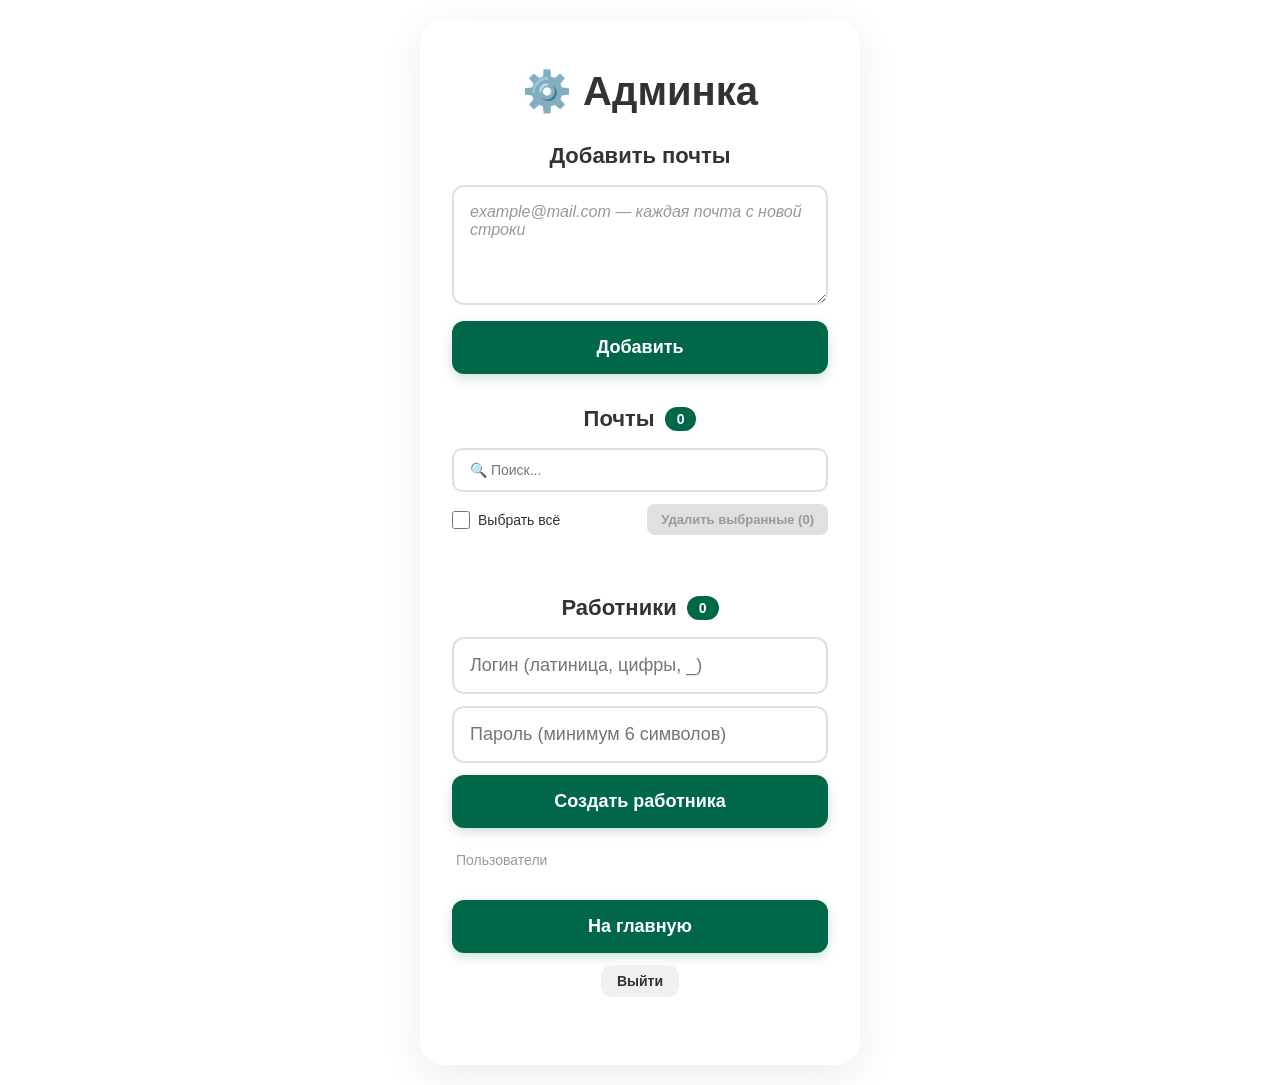
==== templates/admin.html @ 30d9c342 "Initial commit" ====
<!DOCTYPE html>
<html lang="ru">
<head>
    <meta charset="UTF-8">
    <meta name="viewport" content="width=device-width, initial-scale=1.0">
    <title>Админка — Почтовик</title>
    <link rel="icon" href="data:image/svg+xml,<svg xmlns=%22http://www.w3.org/2000/svg%22 viewBox=%220 0 100 100%22><text y=%22.9em%22 font-size=%2290%22>⚙️</text></svg>">
    <link rel="stylesheet" href="/static/style.css">
</head>
<body>
    <div class="container">
        <div class="card">
            <h1>⚙️ Админка</h1>

            <h2>Добавить почты</h2>
            <textarea id="new-emails" placeholder="example@mail.com — каждая почта с новой строки"></textarea>
            <button id="add-emails-btn" class="btn">Добавить</button>

            <h2 class="list-title">
                Почты
                <span class="count-badge" id="count">0</span>
            </h2>

            <div id="message" class="hidden"></div>

            <div class="search-box">
                <input type="text" id="search-input" placeholder="🔍 Поиск...">
            </div>

            <div class="select-all-row">
                <label class="checkbox-label">
                    <input type="checkbox" id="select-all">
                    <span>Выбрать всё</span>
                </label>
                <button id="delete-selected-btn" class="btn-delete-selected" disabled>
                    Удалить выбранные (0)
                </button>
            </div>

            <div id="emails-list"></div>

            <h2 class="list-title" style="margin-top: 48px;">
                Работники
                <span class="count-badge" id="users-count">0</span>
            </h2>

            <div id="user-message" class="hidden"></div>

            <div class="form-group">
                <input type="text" id="new-username" placeholder="Логин (латиница, цифры, _)">
                <input type="password" id="new-password" placeholder="Пароль (минимум 6 символов)">
                <button id="add-user-btn" class="btn">Создать работника</button>
            </div>

            <div class="sub-header">Пользователи</div>
            <div id="users-list"></div>

            <a href="/" class="btn" style="margin-top: 32px;">На главную</a>
            <a href="/logout" class="btn btn-secondary">Выйти</a>
        </div>
    </div>

    <script>
        const addBtn = document.getElementById('add-emails-btn');
        const newEmailsInput = document.getElementById('new-emails');
        const listDiv = document.getElementById('emails-list');
        const messageDiv = document.getElementById('message');
        const countSpan = document.getElementById('count');
        const searchInput = document.getElementById('search-input');
        const selectAllCheckbox = document.getElementById('select-all');
        const deleteSelectedBtn = document.getElementById('delete-selected-btn');

        const addUserBtn = document.getElementById('add-user-btn');
        const newUsernameInput = document.getElementById('new-username');
        const newPasswordInput = document.getElementById('new-password');
        const usersListDiv = document.getElementById('users-list');
        const usersCountSpan = document.getElementById('users-count');
        const userMessageDiv = document.getElementById('user-message');

        let allEmails = [];
        let selectedEmails = new Set();

        function loadEmails() {
            fetch('/admin/emails')
                .then(r => r.json())
                .then(data => {
                    allEmails = data.emails;
                    selectedEmails.clear();
                    renderList();
                });
        }

        function renderList() {
            const search = searchInput.value.toLowerCase();
            const filtered = allEmails.filter(e => e.toLowerCase().includes(search));

            countSpan.textContent = allEmails.length;
            listDiv.innerHTML = '';

            if (filtered.length === 0) {
                const empty = document.createElement('p');
                empty.textContent = search ? 'Ничего не найдено' : 'Список пуст';
                empty.style.color = 'var(--gray)';
                empty.style.padding = '20px';
                empty.style.fontSize = '14px';
                listDiv.appendChild(empty);
                updateDeleteButton();
                updateSelectAll();
                return;
            }

            filtered.forEach(email => {
                const row = document.createElement('div');
                row.className = 'email-row';

                const checkbox = document.createElement('input');
                checkbox.type = 'checkbox';
                checkbox.className = 'email-checkbox';
                checkbox.checked = selectedEmails.has(email);
                checkbox.addEventListener('change', function(e) {
                    e.stopPropagation();
                    if (this.checked) {
                        selectedEmails.add(email);
                    } else {
                        selectedEmails.delete(email);
                    }
                    updateDeleteButton();
                    updateSelectAll();
                });

                const span = document.createElement('span');
                span.textContent = email;

                const deleteBtn = document.createElement('button');
                deleteBtn.className = 'btn-delete-x';
                deleteBtn.textContent = '✕';
                deleteBtn.title = 'Удалить';
                deleteBtn.addEventListener('click', function(e) {
                    e.stopPropagation();
                    deleteEmail(email);
                });

                row.appendChild(checkbox);
                row.appendChild(span);
                row.appendChild(deleteBtn);

                listDiv.appendChild(row);
            });

            updateDeleteButton();
            updateSelectAll();
        }

        function updateDeleteButton() {
            const count = selectedEmails.size;
            deleteSelectedBtn.textContent = 'Удалить выбранные (' + count + ')';
            deleteSelectedBtn.disabled = count === 0;
        }

        function updateSelectAll() {
            const search = searchInput.value.toLowerCase();
            const filtered = allEmails.filter(e => e.toLowerCase().includes(search));

            if (filtered.length === 0) {
                selectAllCheckbox.checked = false;
                selectAllCheckbox.indeterminate = false;
                return;
            }

            const allSelected = filtered.every(e => selectedEmails.has(e));
            const someSelected = filtered.some(e => selectedEmails.has(e));

            selectAllCheckbox.checked = allSelected;
            selectAllCheckbox.indeterminate = someSelected && !allSelected;
        }

        searchInput.addEventListener('input', renderList);

        selectAllCheckbox.addEventListener('change', function() {
            const search = searchInput.value.toLowerCase();
            const filtered = allEmails.filter(e => e.toLowerCase().includes(search));

            if (this.checked) {
                filtered.forEach(e => selectedEmails.add(e));
            } else {
                filtered.forEach(e => selectedEmails.delete(e));
            }
            renderList();
        });

        function isValidEmail(email) {
            const re = /^[^\s@]+@[^\s@]+\.[^\s@]+$/;
            return re.test(email);
        }

        addBtn.addEventListener('click', function() {
            const text = newEmailsInput.value;
            const allLines = text.split('\n').map(e => e.trim()).filter(e => e);

            if (allLines.length === 0) {
                showMessage('Введите хотя бы одну почту', 'error');
                return;
            }

            const validEmails = allLines.filter(e => isValidEmail(e));
            const invalidEmails = allLines.filter(e => !isValidEmail(e));

            if (invalidEmails.length > 0) {
                showMessage('Неверный формат: ' + invalidEmails.join(', '), 'error');
                return;
            }

            fetch('/admin/add-emails', {
                method: 'POST',
                headers: { 'Content-Type': 'application/json' },
                body: JSON.stringify({ emails: validEmails })
            })
            .then(r => r.json())
            .then(data => {
                if (data.error) {
                    showMessage(data.error, 'error');
                } else {
                    showMessage('Добавлено: ' + data.added.length + '. Всего: ' + data.total, 'success');
                    newEmailsInput.value = '';
                    loadEmails();
                }
            })
            .catch(() => showMessage('Ошибка сервера', 'error'));
        });

        function deleteEmail(email) {
            if (!confirm('Удалить ' + email + '?')) return;

            fetch('/admin/delete-email', {
                method: 'POST',
                headers: { 'Content-Type': 'application/json' },
                body: JSON.stringify({ email: email })
            })
            .then(r => r.json())
            .then(data => {
                if (data.error) {
                    showMessage(data.error, 'error');
                } else {
                    showMessage('Удалено: ' + email, 'success');
                    selectedEmails.delete(email);
                    loadEmails();
                }
            })
            .catch(() => showMessage('Ошибка сервера', 'error'));
        }

        deleteSelectedBtn.addEventListener('click', function() {
            const count = selectedEmails.size;
            if (count === 0) return;

            if (!confirm('Удалить ' + count + ' почт?')) return;

            fetch('/admin/delete-emails', {
                method: 'POST',
                headers: { 'Content-Type': 'application/json' },
                body: JSON.stringify({ emails: Array.from(selectedEmails) })
            })
            .then(r => r.json())
            .then(data => {
                if (data.error) {
                    showMessage(data.error, 'error');
                } else {
                    showMessage('Удалено: ' + data.deleted + '. Осталось: ' + data.total, 'success');
                    selectedEmails.clear();
                    loadEmails();
                }
            })
            .catch(() => showMessage('Ошибка сервера', 'error'));
        });

        function showMessage(text, type) {
            messageDiv.textContent = text;
            messageDiv.className = type;
            setTimeout(() => messageDiv.className = 'hidden', 5000);
        }

        function showUserMessage(text, type) {
            userMessageDiv.textContent = text;
            userMessageDiv.className = type;
            setTimeout(() => userMessageDiv.className = 'hidden', 5000);
        }

        function loadUsers() {
            fetch('/admin/users')
                .then(r => r.json())
                .then(data => {
                    usersListDiv.innerHTML = '';
                    usersCountSpan.textContent = data.users.length;

                    data.users.forEach(user => {
                        const row = document.createElement('div');
                        row.className = 'email-row';

                        const span = document.createElement('span');
                        if (user.role === 'admin') {
                            span.textContent = '👑 ' + user.username;
                            span.style.color = 'var(--green)';
                            span.style.fontWeight = '600';
                        } else {
                            span.textContent = '👤 ' + user.username;
                        }

                        row.appendChild(span);

                        if (user.role !== 'admin') {
                            const deleteBtn = document.createElement('button');
                            deleteBtn.className = 'btn-delete-x';
                            deleteBtn.textContent = '✕';
                            deleteBtn.title = 'Удалить';
                            deleteBtn.addEventListener('click', function(e) {
                                e.stopPropagation();
                                deleteUser(user.username);
                            });
                            row.appendChild(deleteBtn);
                        }

                        usersListDiv.appendChild(row);
                    });
                });
        }

        addUserBtn.addEventListener('click', function() {
            const username = newUsernameInput.value.trim();
            const password = newPasswordInput.value;

            if (!username) {
                showUserMessage('Введите логин', 'error');
                return;
            }

            if (!password) {
                showUserMessage('Введите пароль', 'error');
                return;
            }

            fetch('/admin/add-user', {
                method: 'POST',
                headers: { 'Content-Type': 'application/json' },
                body: JSON.stringify({ username: username, password: password })
            })
            .then(r => r.json())
            .then(data => {
                if (data.error) {
                    showUserMessage(data.error, 'error');
                } else {
                    showUserMessage('Работник создан: ' + data.username, 'success');
                    newUsernameInput.value = '';
                    newPasswordInput.value = '';
                    loadUsers();
                }
            })
            .catch(() => showUserMessage('Ошибка сервера', 'error'));
        });

        function deleteUser(username) {
            if (!confirm('Удалить работника ' + username + '?')) return;

            fetch('/admin/delete-user', {
                method: 'POST',
                headers: { 'Content-Type': 'application/json' },
                body: JSON.stringify({ username: username })
            })
            .then(r => r.json())
            .then(data => {
                if (data.error) {
                    showUserMessage(data.error, 'error');
                } else {
                    showUserMessage('Удалён: ' + data.username, 'success');
                    loadUsers();
                }
            })
            .catch(() => showUserMessage('Ошибка сервера', 'error'));
        }

        loadEmails();
        loadUsers();
    </script>
</body>
</html>
---- static/style.css ----
:root {
    --white: #ffffff;
    --almost-white: #f0f0f0;
    --dark-gray: #333333;
    --gray: #999999;
    --light-gray: #e0e0e0;
    --green: #006848;
    --dark-green: #005038;
    --red: #c0392b;
    --light-pink: #ffe0e0;
}

* {
    margin: 0;
    padding: 0;
    box-sizing: border-box;
}

body {
    font-family: -apple-system, BlinkMacSystemFont, 'Segoe UI', Roboto, sans-serif;
    background: var(--white);
    color: var(--dark-gray);
    min-height: 100vh;
    display: flex;
    justify-content: center;
    align-items: center;
    padding: 20px;
}

body.login-page {
    background: var(--green);
}

body.main-page {
    background: var(--white);
}

body.admin-page {
    background: var(--white);
}

.container {
    width: 100%;
    max-width: 440px;
    text-align: center;
}

.card {
    background: var(--white);
    border-radius: 24px;
    padding: 48px 32px;
    box-shadow: 0 10px 40px rgba(0, 0, 0, 0.08);
}

h1 {
    font-size: 40px;
    font-weight: 700;
    margin-bottom: 12px;
    color: var(--dark-gray);
}

h2 {
    font-size: 22px;
    margin-bottom: 8px;
    margin-top: 20px;
    color: var(--dark-gray);
}

p {
    color: var(--gray);
    margin-bottom: 32px;
    font-size: 16px;
}

label {
    display: block;
    text-align: left;
    font-size: 14px;
    color: var(--gray);
    margin-bottom: 6px;
    font-weight: 500;
}

input[type="date"],
input[type="text"],
input[type="password"],
select {
    display: block;
    width: 100%;
    padding: 16px;
    font-size: 18px;
    font-family: inherit;
    background: var(--white);
    border: 2px solid var(--light-gray);
    border-radius: 12px;
    color: var(--dark-gray);
    margin-bottom: 20px;
    cursor: pointer;
}

input[type="date"]:focus,
select:focus {
    outline: none;
    border-color: var(--green);
    box-shadow: 0 0 0 3px rgba(0, 104, 72, 0.1);
}

button {
    width: 100%;
    padding: 18px;
    font-size: 20px;
    font-weight: bold;
    background: var(--green);
    color: var(--white);
    border: none;
    border-radius: 12px;
    cursor: pointer;
    margin-bottom: 12px;
    box-shadow: 0 4px 12px rgba(0, 104, 72, 0.2);
    transition: background 0.2s, transform 0.1s;
}

button:hover {
    background: var(--dark-green);
}

button:active {
    transform: scale(0.98);
}

.btn {
    display: block;
    width: 100%;
    padding: 16px;
    font-size: 18px;
    font-weight: bold;
    background: var(--green);
    color: var(--white);
    text-decoration: none;
    border: none;
    border-radius: 12px;
    cursor: pointer;
    margin-bottom: 12px;
    box-shadow: 0 4px 12px rgba(0, 104, 72, 0.2);
    box-sizing: border-box;
}

.btn:hover {
    background: var(--dark-green);
}

.btn-secondary {
    background: var(--almost-white);
    color: var(--dark-gray);
    font-size: 14px;
    padding: 8px 16px;
    width: auto;
    display: inline-block;
    box-shadow: none;
    margin-bottom: 20px;
}

.btn-secondary:hover {
    background: var(--light-gray);
}

h2 {
    font-size: 22px;
    font-weight: 700;
    margin-top: 28px;
    margin-bottom: 16px;
    color: var(--dark-gray);
}

#copy-btn {
    background: var(--almost-white);
    color: var(--dark-gray);
    font-size: 16px;
    padding: 12px;
    box-shadow: none;
}

#copy-btn:hover {
    background: var(--light-gray);
}

.result {
    background: var(--almost-white);
    border-radius: 12px;
    padding: 20px;
    margin-top: 20px;
}

.result p {
    color: var(--gray);
    margin-bottom: 10px;
    font-size: 14px;
}

.email-box {
    font-size: 20px;
    font-weight: bold;
    word-break: break-all;
    background: var(--white);
    padding: 16px;
    border-radius: 8px;
    margin-bottom: 12px;
    color: var(--green);
}

textarea {
    display: block;
    width: 100%;
    padding: 16px;
    font-size: 16px;
    font-family: inherit;
    background: var(--white);
    border: 2px solid var(--light-gray);
    border-radius: 12px;
    color: var(--dark-gray);
    margin-bottom: 16px;
    resize: vertical;
    min-height: 120px;
    box-sizing: border-box;
}

.email-row {
    display: flex;
    justify-content: space-between;
    align-items: center;
    text-align: left;
    padding: 12px;
    background: var(--almost-white);
    border-radius: 8px;
    margin-bottom: 8px;
    font-size: 14px;
    word-break: break-all;
}

.email-row span {
    flex: 1;
    text-align: left;
}

.btn-delete {
    padding: 4px 10px;
    font-size: 11px;
    background: transparent;
    color: var(--red);
    border: 1px solid var(--red);
    border-radius: 6px;
    cursor: pointer;
    margin-left: 12px;
    width: auto;
    flex-shrink: 0;
    transition: all 0.2s;
}

.btn-delete:hover {
    background: var(--red);
    color: var(--white);
}

.success {
    background: #d4ede0;
    color: var(--green);
    padding: 12px;
    border-radius: 8px;
    margin-top: 20px;
    margin-bottom: 20px;
    font-size: 14px;
}

.admin-header {
    display: flex;
    justify-content: space-between;
    align-items: center;
    margin-bottom: 20px;
    text-align: left;
}

.admin-header h1 {
    margin-bottom: 4px;
}

.admin-header p {
    margin-bottom: 0;
}

.admin-header .btn-secondary {
    margin-bottom: 0;
    flex-shrink: 0;
}

/* === Админка: список почт === */

.search-box {
    margin-bottom: 12px;
}

.search-box input {
    width: 100%;
    padding: 12px 16px;
    font-size: 14px;
    font-family: inherit;
    background: var(--white);
    border: 2px solid var(--light-gray);
    border-radius: 10px;
    color: var(--dark-gray);
    margin-bottom: 0;
    cursor: text;
}

.search-box input:focus {
    outline: none;
    border-color: var(--green);
    box-shadow: 0 0 0 3px rgba(0, 104, 72, 0.1);
}

.select-all-row {
    display: flex;
    justify-content: space-between;
    align-items: center;
    margin-bottom: 12px;
    gap: 12px;
}

.checkbox-label {
    display: flex;
    align-items: center;
    gap: 8px;
    font-size: 14px;
    color: var(--dark-gray);
    cursor: pointer;
    margin-bottom: 0;
    user-select: none;
}

.checkbox-label input[type="checkbox"] {
    width: 18px;
    height: 18px;
    cursor: pointer;
    margin: 0;
    accent-color: var(--green);
}

.btn-delete-selected {
    padding: 8px 14px;
    font-size: 13px;
    font-weight: 600;
    background: var(--red);
    color: var(--white);
    border: none;
    border-radius: 8px;
    cursor: pointer;
    width: auto;
    margin: 0;
    box-shadow: none;
    transition: opacity 0.2s;
}

.btn-delete-selected:hover {
    opacity: 0.85;
}

.btn-delete-selected:disabled {
    background: var(--light-gray);
    color: var(--gray);
    cursor: not-allowed;
}

#emails-list {
    max-height: 200px;      /* ~3 строки */
    overflow-y: auto;
    margin-bottom: 20px;
    padding-right: 4px;
}

#emails-list::-webkit-scrollbar {
    width: 6px;
}

#emails-list::-webkit-scrollbar-thumb {
    background: var(--light-gray);
    border-radius: 3px;
}

.email-row {
    display: flex;
    align-items: center;
    gap: 10px;
    padding: 10px 12px;
    background: var(--almost-white);
    border-radius: 8px;
    margin-bottom: 6px;
    font-size: 13px;
    text-align: left;
}

.email-row .email-checkbox {
    width: 16px;
    height: 16px;
    cursor: pointer;
    margin: 0;
    flex-shrink: 0;
    accent-color: var(--green);
}

.email-row span {
    flex: 1;
    text-align: left;
    word-break: break-all;
    overflow: hidden;
    text-overflow: ellipsis;
    white-space: nowrap;
}

.btn-delete-x {
    width: 24px;
    height: 24px;
    padding: 0;
    font-size: 14px;
    font-weight: bold;
    background: transparent;
    color: var(--red);
    border: none;
    border-radius: 6px;
    cursor: pointer;
    flex-shrink: 0;
    display: flex;
    align-items: center;
    justify-content: center;
    box-shadow: none;
    margin: 0;
    transition: background 0.2s;
}

.btn-delete-x:hover {
    background: var(--light-pink);
}

.list-title {
    display: flex;
    align-items: center;
    justify-content: center;
    gap: 10px;
    margin-top: 32px;
    margin-bottom: 16px;
    font-size: 22px;
    font-weight: 700;
    color: var(--dark-gray);
}

.count-badge {
    display: inline-block;
    padding: 4px 12px;
    background: var(--green);
    color: var(--white);
    border-radius: 12px;
    font-size: 14px;
    font-weight: 600;
    min-width: 30px;
    text-align: center;
}

textarea::placeholder {
    color: var(--gray);
    font-style: italic;
}

.form-group {
    margin-bottom: 24px;
}

.form-group input {
    margin-bottom: 12px;
}

.form-group button {
    margin-bottom: 0;
}

.sub-header {
    font-size: 14px;
    font-weight: 500;
    color: var(--gray);
    margin-bottom: 12px;
    text-align: left;
    padding-left: 4px;
}

.error {
    background: var(--light-pink);
    color: var(--red);
    padding: 12px;
    border-radius: 8px;
    margin-top: 20px;
    margin-bottom: 20px;
    font-size: 14px;
}

.hidden {
    display: none;
}
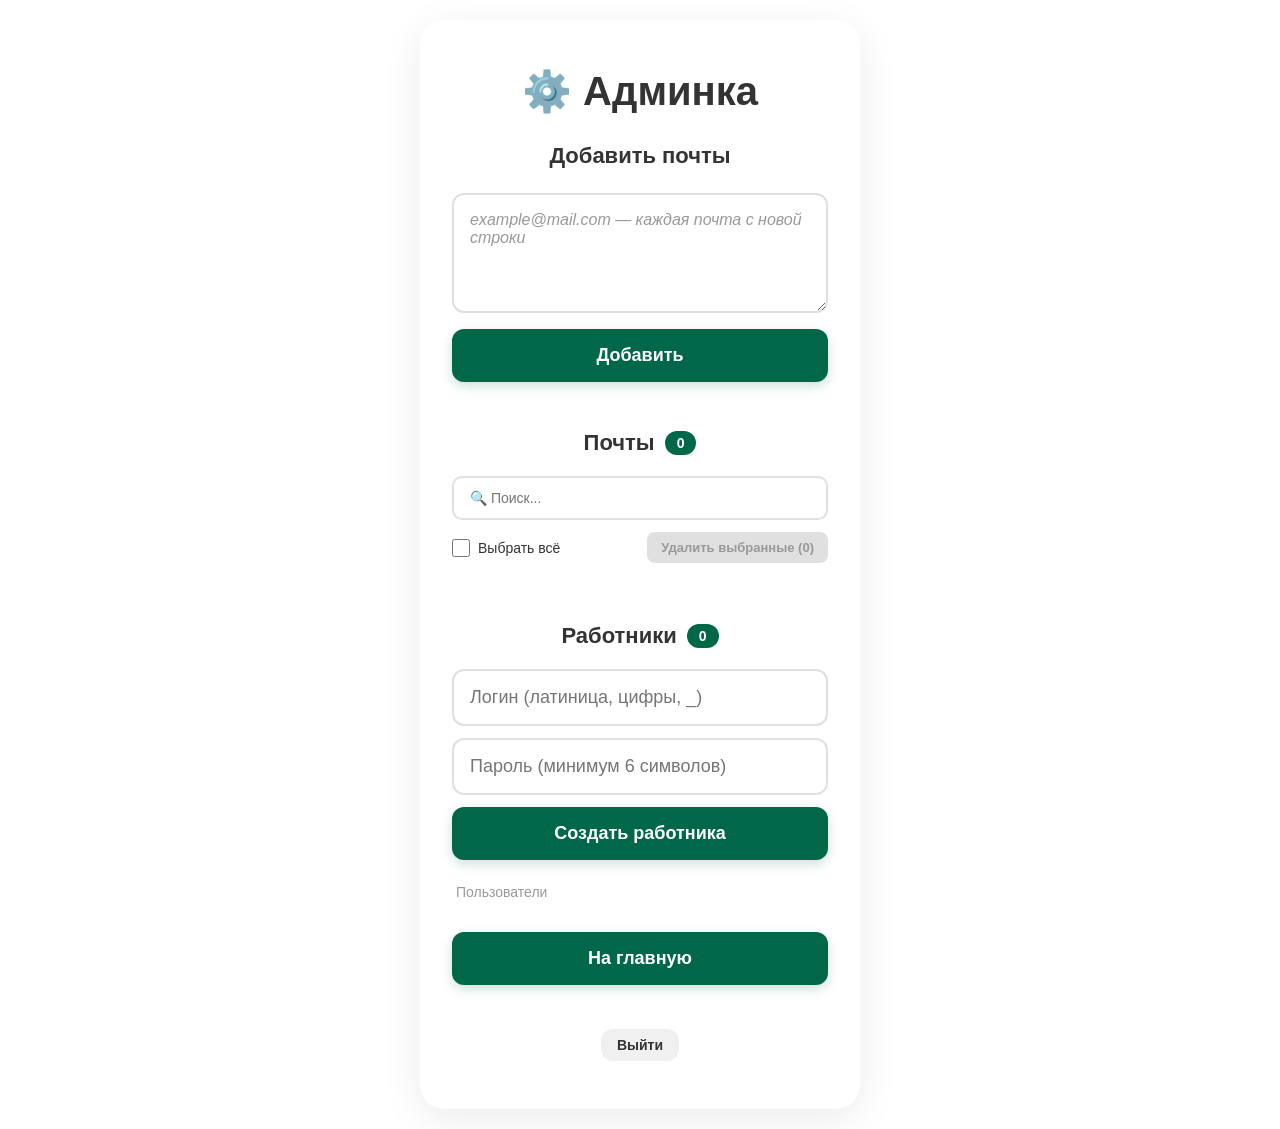
==== commit 7a07f9da: "Update design" ====
--- a/templates/admin.html
+++ b/templates/admin.html
@@ -24,7 +24,7 @@
             <div id="message" class="hidden"></div>
 
             <div class="search-box">
-                <input type="text" id="search-input" placeholder="🔍 Поиск...">
+                <input type="text" id="search-input" placeholder="🔍 Поиск..." autocomplete="off" name="search_field">
             </div>
 
             <div class="select-all-row">
@@ -46,11 +46,13 @@
 
             <div id="user-message" class="hidden"></div>
 
-            <div class="form-group">
-                <input type="text" id="new-username" placeholder="Логин (латиница, цифры, _)">
-                <input type="password" id="new-password" placeholder="Пароль (минимум 6 символов)">
-                <button id="add-user-btn" class="btn">Создать работника</button>
-            </div>
+            <form autocomplete="off" onsubmit="return false;">
+                <div class="form-group">
+                    <input type="text" id="new-username" name="new_user_login" placeholder="Логин (латиница, цифры, _)" autocomplete="off">
+                    <input type="password" id="new-password" name="new_user_pass" placeholder="Пароль (минимум 6 символов)" autocomplete="new-password">
+                    <button id="add-user-btn" class="btn" type="button">Создать работника</button>
+                </div>
+            </form>
 
             <div class="sub-header">Пользователи</div>
             <div id="users-list"></div>
--- a/static/style.css
+++ b/static/style.css
@@ -90,6 +90,9 @@
     padding: 16px;
     font-size: 18px;
     font-family: inherit;
+    max-width: 100%;
+    min-width: 0;
+    box-sizing: border-box;
     background: var(--white);
     border: 2px solid var(--light-gray);
     border-radius: 12px;
@@ -157,7 +160,9 @@
     width: auto;
     display: inline-block;
     box-shadow: none;
-    margin-bottom: 20px;
+    margin-top: 32px;
+    margin-bottom: 0;
+    text-decoration: none;
 }
 
 .btn-secondary:hover {
@@ -168,7 +173,7 @@
     font-size: 22px;
     font-weight: 700;
     margin-top: 28px;
-    margin-bottom: 16px;
+    margin-bottom: 24px;
     color: var(--dark-gray);
 }
 
@@ -444,8 +449,8 @@
     align-items: center;
     justify-content: center;
     gap: 10px;
-    margin-top: 32px;
-    margin-bottom: 16px;
+    margin-top: 48px;
+    margin-bottom: 20px;
     font-size: 22px;
     font-weight: 700;
     color: var(--dark-gray);
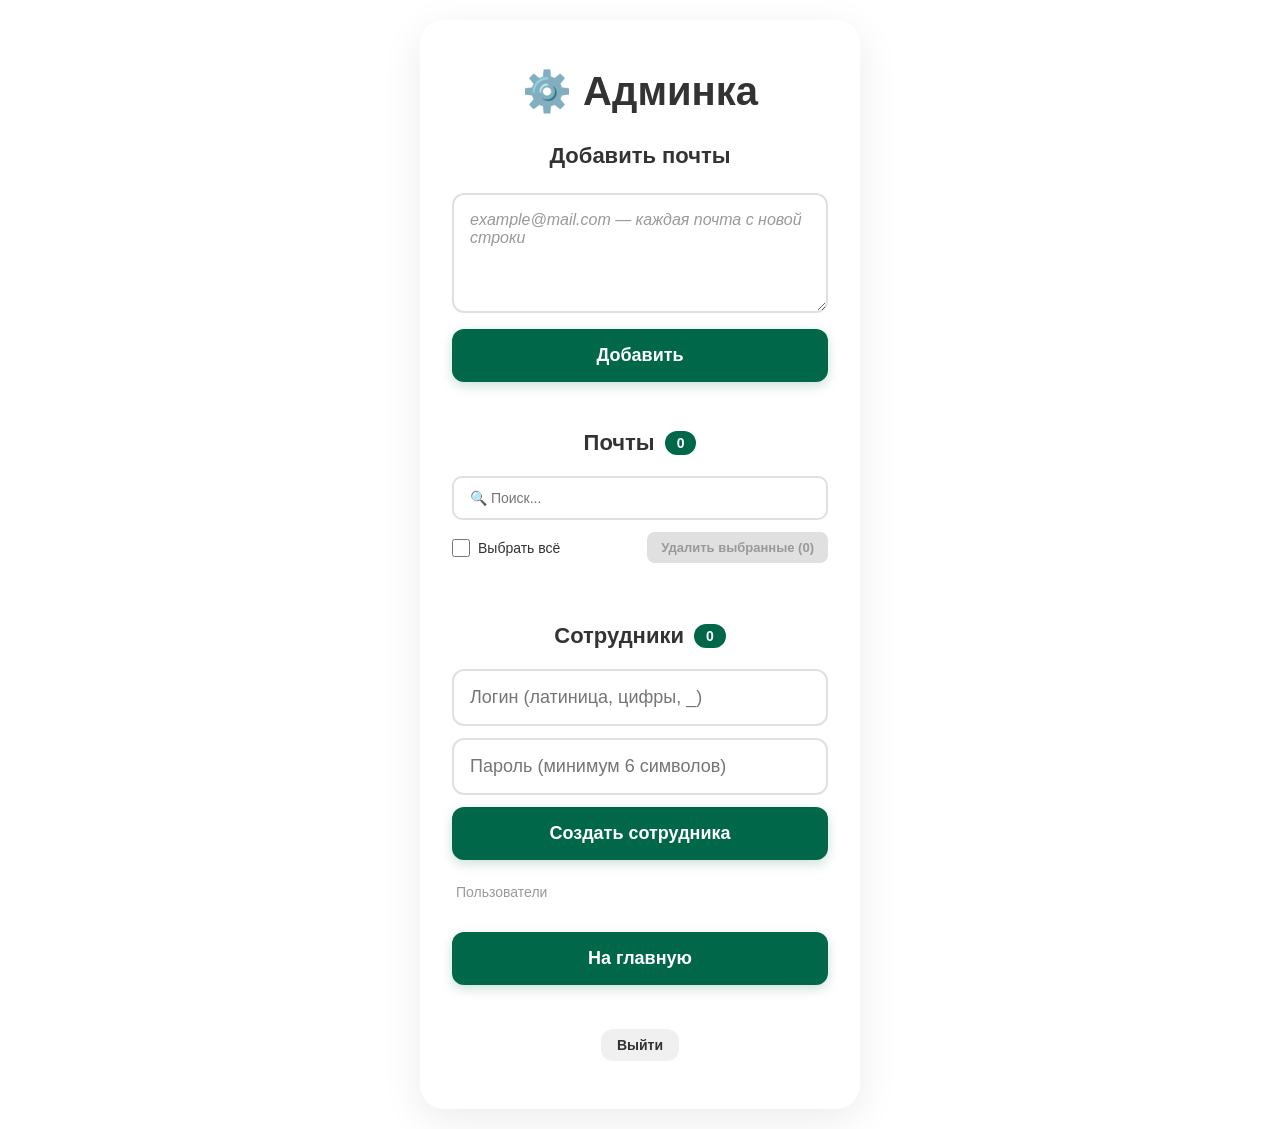
==== commit 174402d6: "Update design 5" ====
--- a/templates/admin.html
+++ b/templates/admin.html
@@ -40,7 +40,7 @@
             <div id="emails-list"></div>
 
             <h2 class="list-title" style="margin-top: 48px;">
-                Работники
+                Сотрудники
                 <span class="count-badge" id="users-count">0</span>
             </h2>
 
@@ -50,7 +50,7 @@
                 <div class="form-group">
                     <input type="text" id="new-username" name="new_user_login" placeholder="Логин (латиница, цифры, _)" autocomplete="off">
                     <input type="password" id="new-password" name="new_user_pass" placeholder="Пароль (минимум 6 символов)" autocomplete="new-password">
-                    <button id="add-user-btn" class="btn" type="button">Создать работника</button>
+                    <button id="add-user-btn" class="btn" type="button">Создать сотрудника</button>
                 </div>
             </form>
 
@@ -350,7 +350,7 @@
                 if (data.error) {
                     showUserMessage(data.error, 'error');
                 } else {
-                    showUserMessage('Работник создан: ' + data.username, 'success');
+                    showUserMessage('Сотрудник создан: ' + data.username, 'success');
                     newUsernameInput.value = '';
                     newPasswordInput.value = '';
                     loadUsers();
@@ -360,7 +360,7 @@
         });
 
         function deleteUser(username) {
-            if (!confirm('Удалить работника ' + username + '?')) return;
+            if (!confirm('Удалить сотрудника ' + username + '?')) return;
 
             fetch('/admin/delete-user', {
                 method: 'POST',
--- a/static/style.css
+++ b/static/style.css
@@ -50,6 +50,7 @@
     border-radius: 24px;
     padding: 48px 32px;
     box-shadow: 0 10px 40px rgba(0, 0, 0, 0.08);
+    overflow: hidden;
 }
 
 h1 {
@@ -61,9 +62,34 @@
 
 h2 {
     font-size: 22px;
-    margin-bottom: 8px;
-    margin-top: 20px;
-    color: var(--dark-gray);
+    font-weight: 700;
+    margin-top: 28px;
+    margin-bottom: 24px;
+    color: var(--dark-gray);
+}
+
+.list-title {
+    display: flex;
+    align-items: center;
+    justify-content: center;
+    gap: 10px;
+    margin-top: 48px;
+    margin-bottom: 20px;
+    font-size: 22px;
+    font-weight: 700;
+    color: var(--dark-gray);
+}
+
+.count-badge {
+    display: inline-block;
+    padding: 4px 12px;
+    background: var(--green);
+    color: var(--white);
+    border-radius: 12px;
+    font-size: 14px;
+    font-weight: 600;
+    min-width: 30px;
+    text-align: center;
 }
 
 p {
@@ -72,6 +98,15 @@
     font-size: 16px;
 }
 
+.sub-header {
+    font-size: 14px;
+    font-weight: 500;
+    color: var(--gray);
+    margin-bottom: 12px;
+    text-align: left;
+    padding-left: 4px;
+}
+
 label {
     display: block;
     text-align: left;
@@ -85,20 +120,70 @@
 input[type="text"],
 input[type="password"],
 select {
+
     display: block;
     width: 100%;
+    max-width: 100%;
+    min-width: 0;
+    box-sizing: border-box;
     padding: 16px;
     font-size: 18px;
     font-family: inherit;
-    max-width: 100%;
-    min-width: 0;
-    box-sizing: border-box;
     background: var(--white);
     border: 2px solid var(--light-gray);
     border-radius: 12px;
     color: var(--dark-gray);
     margin-bottom: 20px;
     cursor: pointer;
+
+}
+
+.date-wrapper {
+    position: relative;
+    width: 100%;
+    height: 60px;
+    margin-bottom: 20px;
+    background: var(--white);
+    border: 2px solid var(--light-gray);
+    border-radius: 12px;
+    display: flex;
+    align-items: center;
+    padding: 0 16px;
+    box-sizing: border-box;
+    overflow: hidden;
+}
+
+.date-wrapper input[type="date"] {
+    width: 100%;
+    height: 60px;
+    padding: 0;
+    margin: 0;
+    border: none;
+    outline: none;
+    background: transparent;
+    font-size: 18px;
+    font-family: inherit;
+    color: var(--dark-gray);
+    text-align: left;
+    -webkit-appearance: none;
+    appearance: none;
+    line-height: 60px;
+    box-sizing: border-box;
+    
+}
+
+select {
+    -webkit-appearance: none;
+    appearance: none;
+    height: 60px;
+    min-height: 60px;
+    padding: 0 16px;
+    text-align: left;
+    box-sizing: border-box;
+    cursor: pointer;
+    border-radius: 12px;
+    background: var(--white);
+    border: 2px solid var(--light-gray);
 }
 
 input[type="date"]:focus,
@@ -106,6 +191,36 @@
     outline: none;
     border-color: var(--green);
     box-shadow: 0 0 0 3px rgba(0, 104, 72, 0.1);
+}
+
+input[type="text"]:focus,
+input[type="password"]:focus {
+    outline: none;
+    border-color: var(--green);
+    box-shadow: 0 0 0 3px rgba(0, 104, 72, 0.1);
+}
+
+textarea {
+    display: block;
+    width: 100%;
+    max-width: 100%;
+    min-width: 0;
+    box-sizing: border-box;
+    padding: 16px;
+    font-size: 16px;
+    font-family: inherit;
+    background: var(--white);
+    border: 2px solid var(--light-gray);
+    border-radius: 12px;
+    color: var(--dark-gray);
+    margin-bottom: 16px;
+    resize: vertical;
+    min-height: 120px;
+}
+
+textarea::placeholder {
+    color: var(--gray);
+    font-style: italic;
 }
 
 button {
@@ -169,14 +284,6 @@
     background: var(--light-gray);
 }
 
-h2 {
-    font-size: 22px;
-    font-weight: 700;
-    margin-top: 28px;
-    margin-bottom: 24px;
-    color: var(--dark-gray);
-}
-
 #copy-btn {
     background: var(--almost-white);
     color: var(--dark-gray);
@@ -211,59 +318,6 @@
     border-radius: 8px;
     margin-bottom: 12px;
     color: var(--green);
-}
-
-textarea {
-    display: block;
-    width: 100%;
-    padding: 16px;
-    font-size: 16px;
-    font-family: inherit;
-    background: var(--white);
-    border: 2px solid var(--light-gray);
-    border-radius: 12px;
-    color: var(--dark-gray);
-    margin-bottom: 16px;
-    resize: vertical;
-    min-height: 120px;
-    box-sizing: border-box;
-}
-
-.email-row {
-    display: flex;
-    justify-content: space-between;
-    align-items: center;
-    text-align: left;
-    padding: 12px;
-    background: var(--almost-white);
-    border-radius: 8px;
-    margin-bottom: 8px;
-    font-size: 14px;
-    word-break: break-all;
-}
-
-.email-row span {
-    flex: 1;
-    text-align: left;
-}
-
-.btn-delete {
-    padding: 4px 10px;
-    font-size: 11px;
-    background: transparent;
-    color: var(--red);
-    border: 1px solid var(--red);
-    border-radius: 6px;
-    cursor: pointer;
-    margin-left: 12px;
-    width: auto;
-    flex-shrink: 0;
-    transition: all 0.2s;
-}
-
-.btn-delete:hover {
-    background: var(--red);
-    color: var(--white);
 }
 
 .success {
@@ -276,28 +330,27 @@
     font-size: 14px;
 }
 
-.admin-header {
-    display: flex;
-    justify-content: space-between;
-    align-items: center;
+.error {
+    background: var(--light-pink);
+    color: var(--red);
+    padding: 12px;
+    border-radius: 8px;
+    margin-top: 20px;
     margin-bottom: 20px;
-    text-align: left;
-}
-
-.admin-header h1 {
-    margin-bottom: 4px;
-}
-
-.admin-header p {
+    font-size: 14px;
+}
+
+.form-group {
+    margin-bottom: 24px;
+}
+
+.form-group input {
+    margin-bottom: 12px;
+}
+
+.form-group button {
     margin-bottom: 0;
 }
-
-.admin-header .btn-secondary {
-    margin-bottom: 0;
-    flex-shrink: 0;
-}
-
-/* === Админка: список почт === */
 
 .search-box {
     margin-bottom: 12px;
@@ -375,7 +428,7 @@
 }
 
 #emails-list {
-    max-height: 200px;      /* ~3 строки */
+    max-height: 200px;
     overflow-y: auto;
     margin-bottom: 20px;
     padding-right: 4px;
@@ -444,66 +497,6 @@
     background: var(--light-pink);
 }
 
-.list-title {
-    display: flex;
-    align-items: center;
-    justify-content: center;
-    gap: 10px;
-    margin-top: 48px;
-    margin-bottom: 20px;
-    font-size: 22px;
-    font-weight: 700;
-    color: var(--dark-gray);
-}
-
-.count-badge {
-    display: inline-block;
-    padding: 4px 12px;
-    background: var(--green);
-    color: var(--white);
-    border-radius: 12px;
-    font-size: 14px;
-    font-weight: 600;
-    min-width: 30px;
-    text-align: center;
-}
-
-textarea::placeholder {
-    color: var(--gray);
-    font-style: italic;
-}
-
-.form-group {
-    margin-bottom: 24px;
-}
-
-.form-group input {
-    margin-bottom: 12px;
-}
-
-.form-group button {
-    margin-bottom: 0;
-}
-
-.sub-header {
-    font-size: 14px;
-    font-weight: 500;
-    color: var(--gray);
-    margin-bottom: 12px;
-    text-align: left;
-    padding-left: 4px;
-}
-
-.error {
-    background: var(--light-pink);
-    color: var(--red);
-    padding: 12px;
-    border-radius: 8px;
-    margin-top: 20px;
-    margin-bottom: 20px;
-    font-size: 14px;
-}
-
 .hidden {
     display: none;
 }
